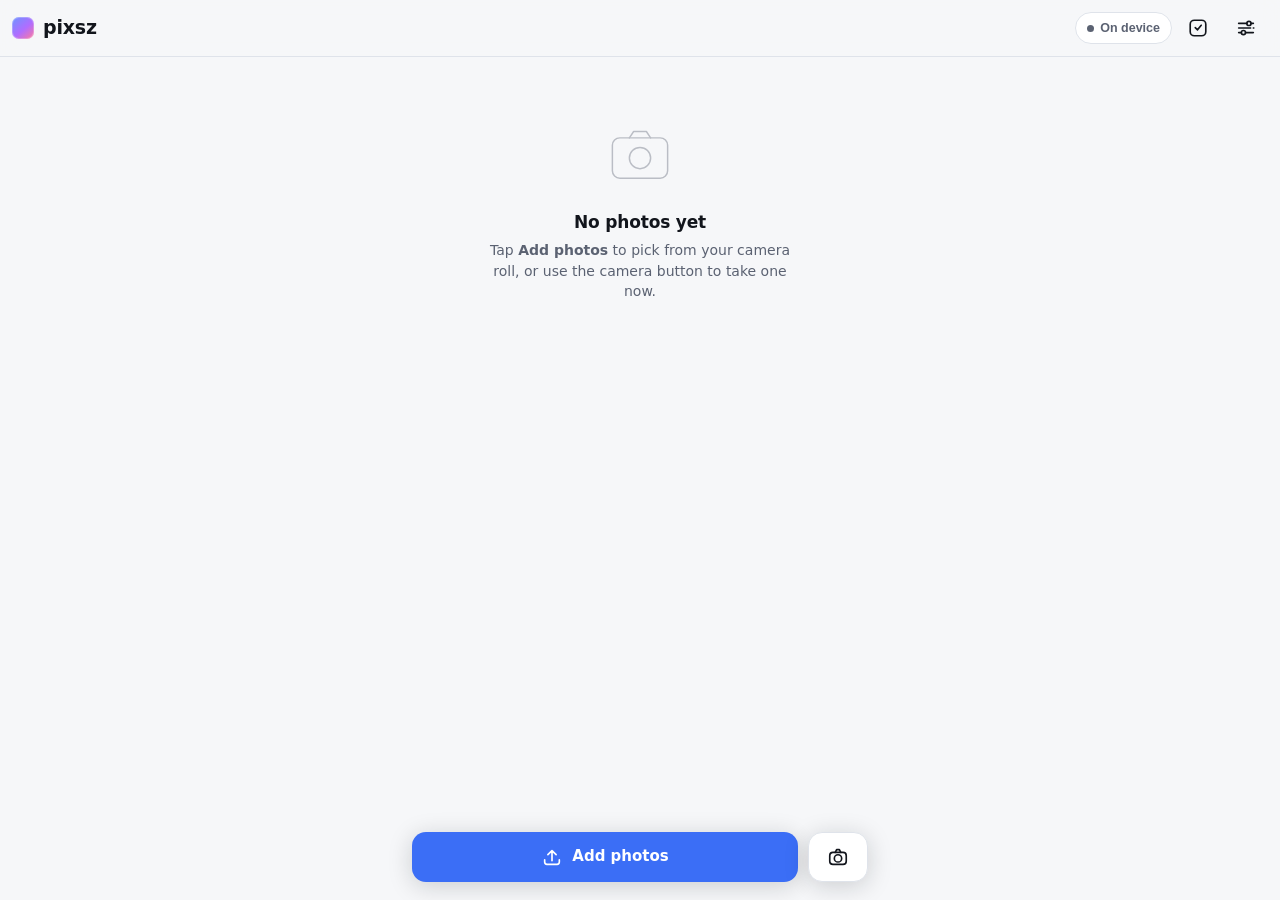
==== index.html @ 064a4ee6 "Add pixsz, a mobile-first photo upload site for GitHub Pages A static, no-build photo app that works" ====
<!DOCTYPE html>
<html lang="en">
<head>
<meta charset="utf-8">
<meta name="viewport" content="width=device-width, initial-scale=1, viewport-fit=cover">
<title>pixsz — personal photo upload</title>
<meta name="description" content="A private, mobile-first photo upload and gallery app that runs entirely in your browser.">
<meta name="theme-color" content="#0d0f14" media="(prefers-color-scheme: dark)">
<meta name="theme-color" content="#f6f7f9" media="(prefers-color-scheme: light)">
<meta name="apple-mobile-web-app-capable" content="yes">
<meta name="apple-mobile-web-app-status-bar-style" content="black-translucent">
<meta name="apple-mobile-web-app-title" content="pixsz">
<meta name="mobile-web-app-capable" content="yes">
<link rel="manifest" href="./manifest.webmanifest">
<link rel="icon" href="./assets/icon-192.png" sizes="192x192" type="image/png">
<link rel="apple-touch-icon" href="./assets/apple-touch-icon.png">
<link rel="stylesheet" href="./css/styles.css">
</head>
<body>

<header class="topbar" id="topbar">
  <div class="topbar-inner">
    <div class="brand">
      <span class="brand-mark" aria-hidden="true"></span>
      <h1>pixsz</h1>
    </div>
    <div class="topbar-actions">
      <button type="button" class="pill" id="syncPill" aria-live="polite">
        <span class="dot" id="syncDot"></span><span id="syncText">Local</span>
      </button>
      <button type="button" class="icon-btn" id="btnSelect" aria-pressed="false" title="Select photos">
        <svg viewBox="0 0 24 24" aria-hidden="true"><path d="M9 11.5 11.5 14 15.5 9"/><rect x="3.5" y="3.5" width="17" height="17" rx="4.5"/></svg>
        <span class="sr-only">Select photos</span>
      </button>
      <button type="button" class="icon-btn" id="btnSettings" title="Settings">
        <svg viewBox="0 0 24 24" aria-hidden="true"><path d="M4 7h9M17.5 7H20M4 17h3M11.5 17H20M4 12h13M20.5 12H20"/><circle cx="15.2" cy="7" r="2.3"/><circle cx="9.2" cy="17" r="2.3"/></svg>
        <span class="sr-only">Settings</span>
      </button>
    </div>
  </div>

  <div class="selbar" id="selbar" hidden>
    <button type="button" class="ghost" id="selCancel">Cancel</button>
    <span class="selcount" id="selCount">0 selected</span>
    <button type="button" class="ghost" id="selAll">All</button>
    <button type="button" class="ghost danger" id="selDelete">Delete</button>
  </div>
</header>

<main id="main">
  <section class="queue" id="queue" hidden>
    <div class="queue-head">
      <strong id="queueTitle">Processing…</strong>
      <button type="button" class="ghost small" id="queueClear">Clear</button>
    </div>
    <div class="progress"><div class="progress-bar" id="queueBar"></div></div>
    <ul class="queue-errors" id="queueErrors"></ul>
  </section>

  <section class="empty" id="empty" hidden>
    <div class="empty-art" aria-hidden="true">
      <svg viewBox="0 0 64 64"><rect x="6" y="14" width="52" height="38" rx="7"/><circle cx="32" cy="33" r="10"/><path d="M22 14l4-6h12l4 6"/></svg>
    </div>
    <h2>No photos yet</h2>
    <p>Tap <strong>Add photos</strong> to pick from your camera roll, or use the camera button to take one now.</p>
  </section>

  <div class="grid" id="grid" role="list"></div>

  <div class="grid-end" id="gridEnd" hidden></div>
</main>

<nav class="actionbar" id="actionbar">
  <label class="btn primary" for="filePick">
    <svg viewBox="0 0 24 24" aria-hidden="true"><path d="M12 16V5m0 0L7.5 9.5M12 5l4.5 4.5"/><path d="M4 15v2.5A2.5 2.5 0 0 0 6.5 20h11a2.5 2.5 0 0 0 2.5-2.5V15"/></svg>
    <span>Add photos</span>
  </label>
  <label class="btn" for="cameraPick" title="Take a photo">
    <svg viewBox="0 0 24 24" aria-hidden="true"><rect x="3" y="7" width="18" height="13" rx="3.5"/><circle cx="12" cy="13.5" r="4"/><path d="M9 7l1.5-3h3L15 7"/></svg>
    <span class="sr-only">Camera</span>
  </label>
</nav>

<input type="file" id="filePick" accept="image/*" multiple hidden>
<input type="file" id="cameraPick" accept="image/*" capture="environment" hidden>

<!-- Drag & drop overlay (desktop) -->
<div class="dropzone" id="dropzone" hidden><div>Drop photos to upload</div></div>

<!-- Lightbox -->
<div class="lightbox" id="lightbox" hidden aria-modal="true" role="dialog" aria-label="Photo viewer">
  <div class="lb-track" id="lbTrack"></div>
  <div class="lb-top">
    <button type="button" class="icon-btn light" id="lbClose" title="Close">
      <svg viewBox="0 0 24 24" aria-hidden="true"><path d="M6 6l12 12M18 6L6 18"/></svg><span class="sr-only">Close</span>
    </button>
    <span class="lb-index" id="lbIndex"></span>
    <div class="lb-top-right">
      <button type="button" class="icon-btn light" id="lbShare" title="Share">
        <svg viewBox="0 0 24 24" aria-hidden="true"><path d="M12 15V4m0 0L8.5 7.5M12 4l3.5 3.5"/><path d="M5 13v5.5A1.5 1.5 0 0 0 6.5 20h11a1.5 1.5 0 0 0 1.5-1.5V13"/></svg><span class="sr-only">Share</span>
      </button>
      <button type="button" class="icon-btn light" id="lbDownload" title="Save">
        <svg viewBox="0 0 24 24" aria-hidden="true"><path d="M12 4v11m0 0l-3.5-3.5M12 15l3.5-3.5"/><path d="M5 17v1.5A1.5 1.5 0 0 0 6.5 20h11a1.5 1.5 0 0 0 1.5-1.5V17"/></svg><span class="sr-only">Save</span>
      </button>
      <button type="button" class="icon-btn light danger" id="lbDelete" title="Delete">
        <svg viewBox="0 0 24 24" aria-hidden="true"><path d="M5 7h14M10 7V5h4v2M6.5 7l.8 12.1A1.5 1.5 0 0 0 8.8 20.5h6.4a1.5 1.5 0 0 0 1.5-1.4L17.5 7"/></svg><span class="sr-only">Delete</span>
      </button>
    </div>
  </div>
  <div class="lb-meta" id="lbMeta"></div>
</div>

<!-- Settings sheet -->
<div class="sheet-scrim" id="sheetScrim" hidden></div>
<section class="sheet" id="sheet" hidden aria-modal="true" role="dialog" aria-labelledby="sheetTitle">
  <div class="sheet-grip" aria-hidden="true"></div>
  <div class="sheet-head">
    <h2 id="sheetTitle">Settings</h2>
    <button type="button" class="icon-btn" id="sheetClose" title="Close">
      <svg viewBox="0 0 24 24" aria-hidden="true"><path d="M6 6l12 12M18 6L6 18"/></svg><span class="sr-only">Close</span>
    </button>
  </div>

  <div class="sheet-body">
    <div class="field-group">
      <h3>Image handling</h3>
      <label class="row" for="setResize">
        <span><strong>Resize before storing</strong><small>Shrinks huge phone photos. Strips EXIF/GPS metadata.</small></span>
        <input type="checkbox" id="setResize" class="switch" checked>
      </label>
      <label class="row" for="setMaxEdge">
        <span><strong>Longest edge</strong><small id="setMaxEdgeLabel">2048 px</small></span>
        <input type="range" id="setMaxEdge" min="720" max="4096" step="128" value="2048">
      </label>
      <label class="row" for="setQuality">
        <span><strong>JPEG quality</strong><small id="setQualityLabel">82%</small></span>
        <input type="range" id="setQuality" min="50" max="100" step="1" value="82">
      </label>
    </div>

    <div class="field-group">
      <h3>GitHub sync <span class="tag" id="ghTag">off</span></h3>
      <p class="help">
        Optional. Commits your photos to a GitHub repo so they survive clearing your
        browser and sync to your other devices. Without it, photos stay on this device only.
      </p>
      <label class="stack" for="ghToken">
        <span>Fine-grained access token</span>
        <input type="password" id="ghToken" autocomplete="off" autocapitalize="none" autocorrect="off" spellcheck="false" placeholder="github_pat_…">
      </label>
      <p class="help warn">
        Stored in this browser's localStorage and sent only to api.github.com.
        Use a <strong>fine-grained</strong> token limited to one repo with
        <em>Contents: Read and write</em>. Avoid this on a shared device.
      </p>
      <div class="two-up">
        <label class="stack" for="ghOwner"><span>Owner</span>
          <input type="text" id="ghOwner" autocapitalize="none" autocorrect="off" spellcheck="false" placeholder="your-username"></label>
        <label class="stack" for="ghRepo"><span>Repo</span>
          <input type="text" id="ghRepo" autocapitalize="none" autocorrect="off" spellcheck="false" placeholder="my-photos"></label>
      </div>
      <div class="two-up">
        <label class="stack" for="ghBranch"><span>Branch</span>
          <input type="text" id="ghBranch" autocapitalize="none" autocorrect="off" spellcheck="false" placeholder="main"></label>
        <label class="stack" for="ghDir"><span>Folder</span>
          <input type="text" id="ghDir" autocapitalize="none" autocorrect="off" spellcheck="false" placeholder="photos"></label>
      </div>
      <div class="btn-row">
        <button type="button" class="btn" id="ghTest">Test &amp; save</button>
        <button type="button" class="btn" id="ghPull">Load from repo</button>
        <button type="button" class="btn danger" id="ghForget">Forget token</button>
      </div>
      <p class="status" id="ghStatus" role="status"></p>
    </div>

    <div class="field-group">
      <h3>This device</h3>
      <p class="help" id="storageInfo">—</p>
      <div class="btn-row">
        <button type="button" class="btn" id="btnExport">Download all</button>
        <button type="button" class="btn danger" id="btnWipe">Delete local photos</button>
      </div>
    </div>

    <p class="footnote">
      pixsz runs entirely in your browser. <span id="verLabel"></span>
    </p>
  </div>
</section>

<div class="toast" id="toast" role="status" aria-live="polite" hidden></div>

<script type="module" src="./js/app.js"></script>
</body>
</html>
---- css/styles.css ----
/* pixsz — mobile-first photo upload
   Layout is built around thumb reach: destructive/primary actions live at the
   bottom of the screen, chrome at the top. */

:root {
  --bg: #f6f7f9;
  --bg-elev: #ffffff;
  --bg-sunken: #eceef2;
  --fg: #12151c;
  --fg-dim: #5b6272;
  --line: #dfe3ea;
  --accent: #3b6ef6;
  --accent-fg: #ffffff;
  --danger: #d63a3a;
  --ok: #1f9d55;
  --warn: #b8770b;
  --radius: 14px;
  --tap: 44px;
  --topbar-h: 56px;
  --safe-t: env(safe-area-inset-top, 0px);
  --safe-b: env(safe-area-inset-bottom, 0px);
  --safe-l: env(safe-area-inset-left, 0px);
  --safe-r: env(safe-area-inset-right, 0px);
  --shadow: 0 1px 2px rgba(16, 20, 30, .06), 0 8px 24px rgba(16, 20, 30, .08);
  color-scheme: light dark;
}

@media (prefers-color-scheme: dark) {
  :root {
    --bg: #0d0f14;
    --bg-elev: #171a21;
    --bg-sunken: #05070a;
    --fg: #eef1f6;
    --fg-dim: #949cad;
    --line: #262b35;
    --accent: #6d95ff;
    --accent-fg: #07101f;
    --danger: #ff6b6b;
    --ok: #4ad07f;
    --warn: #e2a53a;
    --shadow: 0 1px 2px rgba(0, 0, 0, .5), 0 8px 24px rgba(0, 0, 0, .45);
  }
}

* { box-sizing: border-box; }

/* Several components set an explicit `display`, which would otherwise beat the
   UA's `[hidden] { display: none }` rule and leave invisible panels swallowing
   taps across the whole screen. */
[hidden] { display: none !important; }

html, body {
  margin: 0;
  padding: 0;
  background: var(--bg);
  color: var(--fg);
}

body {
  font: 15px/1.45 -apple-system, BlinkMacSystemFont, "Segoe UI", Roboto, "Helvetica Neue", system-ui, sans-serif;
  min-height: 100svh;
  /* Chrome shouldn't rubber-band away from the sticky bars. */
  overscroll-behavior-y: none;
  -webkit-text-size-adjust: 100%;
  -webkit-tap-highlight-color: transparent;
}

body.no-scroll { overflow: hidden; }

h1, h2, h3 { margin: 0; font-weight: 650; letter-spacing: -0.01em; }

svg {
  width: 22px;
  height: 22px;
  fill: none;
  stroke: currentColor;
  stroke-width: 1.8;
  stroke-linecap: round;
  stroke-linejoin: round;
}

.sr-only {
  position: absolute;
  width: 1px; height: 1px;
  padding: 0; margin: -1px;
  overflow: hidden;
  clip: rect(0 0 0 0);
  white-space: nowrap;
  border: 0;
}

/* ---------- top bar ---------- */

.topbar {
  position: sticky;
  top: 0;
  z-index: 30;
  padding-top: var(--safe-t);
  background: color-mix(in srgb, var(--bg) 86%, transparent);
  backdrop-filter: saturate(160%) blur(14px);
  -webkit-backdrop-filter: saturate(160%) blur(14px);
  border-bottom: 1px solid var(--line);
}

.topbar-inner {
  height: var(--topbar-h);
  display: flex;
  align-items: center;
  gap: 8px;
  padding: 0 calc(12px + var(--safe-r)) 0 calc(12px + var(--safe-l));
}

.brand { display: flex; align-items: center; gap: 9px; margin-right: auto; min-width: 0; }
.brand h1 { font-size: 19px; }

.brand-mark {
  width: 22px; height: 22px;
  border-radius: 7px;
  background: linear-gradient(140deg, #6d95ff, #b06dff 55%, #ff7a9c);
  box-shadow: inset 0 0 0 1px rgba(255, 255, 255, .25);
  flex: none;
}

.topbar-actions { display: flex; align-items: center; gap: 4px; }

.icon-btn {
  min-width: var(--tap);
  height: var(--tap);
  display: inline-grid;
  place-items: center;
  border: 0;
  border-radius: 12px;
  background: transparent;
  color: var(--fg);
  cursor: pointer;
  touch-action: manipulation;
}

.icon-btn:active { background: var(--bg-sunken); }
.icon-btn[aria-pressed="true"] { background: var(--accent); color: var(--accent-fg); }
.icon-btn.light { color: #fff; }
.icon-btn.danger { color: var(--danger); }

.pill {
  display: inline-flex;
  align-items: center;
  gap: 6px;
  height: 32px;
  padding: 0 11px;
  border: 1px solid var(--line);
  border-radius: 999px;
  background: var(--bg-elev);
  color: var(--fg-dim);
  font-size: 12.5px;
  font-weight: 600;
  cursor: pointer;
  touch-action: manipulation;
  white-space: nowrap;
}

.dot {
  width: 7px; height: 7px;
  border-radius: 50%;
  background: var(--fg-dim);
  flex: none;
}

.pill[data-state="ok"] .dot { background: var(--ok); }
.pill[data-state="busy"] .dot { background: var(--warn); animation: pulse 1.1s ease-in-out infinite; }
.pill[data-state="err"] .dot { background: var(--danger); }

@keyframes pulse { 50% { opacity: .25; } }

/* selection bar replaces the action bar contextually */
.selbar {
  display: flex;
  align-items: center;
  gap: 10px;
  height: 46px;
  padding: 0 calc(10px + var(--safe-r)) 0 calc(10px + var(--safe-l));
  border-top: 1px solid var(--line);
}

.selcount { margin-right: auto; font-weight: 600; font-size: 14px; }

.ghost {
  border: 0;
  background: transparent;
  color: var(--accent);
  font: inherit;
  font-weight: 600;
  padding: 10px 8px;
  min-height: var(--tap);
  border-radius: 10px;
  cursor: pointer;
  touch-action: manipulation;
}

.ghost.small { min-height: 34px; padding: 4px 8px; font-size: 13px; }
.ghost.danger { color: var(--danger); }
.ghost:disabled { opacity: .4; }

/* ---------- main ---------- */

main {
  padding: 10px calc(10px + var(--safe-r)) calc(96px + var(--safe-b)) calc(10px + var(--safe-l));
}

.grid {
  display: grid;
  grid-template-columns: repeat(3, 1fr);
  gap: 3px;
}

@media (min-width: 520px) { .grid { grid-template-columns: repeat(4, 1fr); gap: 6px; } }
@media (min-width: 760px) { .grid { grid-template-columns: repeat(5, 1fr); gap: 8px; } }
@media (min-width: 1100px) { .grid { grid-template-columns: repeat(7, 1fr); } }

.cell {
  position: relative;
  aspect-ratio: 1;
  border: 0;
  padding: 0;
  margin: 0;
  border-radius: 8px;
  overflow: hidden;
  background: var(--bg-sunken);
  cursor: pointer;
  touch-action: manipulation;
  -webkit-user-select: none;
  user-select: none;
}

.cell img {
  width: 100%;
  height: 100%;
  object-fit: cover;
  display: block;
  opacity: 0;
  transition: opacity .22s ease;
  -webkit-user-drag: none;
  pointer-events: none;
}

.cell img.ready { opacity: 1; }

/* The badge is a sync indicator, so it stays out of the way entirely when
   there's no sync to report — i.e. local-only photos, which is every photo
   until GitHub is configured. */
.cell .badge {
  position: absolute;
  right: 4px;
  bottom: 4px;
  width: 16px; height: 16px;
  border-radius: 50%;
  display: none;
  place-items: center;
  background: rgba(0, 0, 0, .5);
  color: #fff;
  box-shadow: 0 0 0 1px rgba(0, 0, 0, .12);
}

.cell .badge svg { width: 11px; height: 11px; stroke-width: 2.6; display: none; }

.cell[data-status="synced"] .badge,
.cell[data-status="queued"] .badge,
.cell[data-status="uploading"] .badge,
.cell[data-status="error"] .badge { display: grid; }

.cell[data-status="synced"] .g-check,
.cell[data-status="queued"] .g-up,
.cell[data-status="uploading"] .g-up,
.cell[data-status="error"] .g-warn { display: block; }

.cell[data-status="queued"] .badge { background: rgba(0, 0, 0, .38); }
.cell[data-status="uploading"] .badge { background: var(--warn); color: #1b1300; animation: pulse 1.1s ease-in-out infinite; }
.cell[data-status="error"] .badge { background: var(--danger); color: #fff; }

.cell .check {
  position: absolute;
  inset: 0;
  background: rgba(59, 110, 246, .32);
  display: none;
  place-items: start end;
  padding: 5px;
}

.cell .check span {
  width: 20px; height: 20px;
  border-radius: 50%;
  background: var(--accent);
  color: var(--accent-fg);
  display: grid;
  place-items: center;
  box-shadow: 0 0 0 2px rgba(255, 255, 255, .8);
}

.cell .check span svg { width: 13px; height: 13px; stroke-width: 3; }

body.selecting .cell .check { display: grid; background: transparent; }
body.selecting .cell .check span { background: transparent; box-shadow: inset 0 0 0 2px rgba(255, 255, 255, .9); color: transparent; }
body.selecting .cell[aria-selected="true"] .check { background: rgba(59, 110, 246, .32); }
body.selecting .cell[aria-selected="true"] .check span { background: var(--accent); color: var(--accent-fg); box-shadow: 0 0 0 2px rgba(255, 255, 255, .8); }
body.selecting .cell[aria-selected="true"] img { transform: scale(.9); transition: transform .12s ease; }

/* ---------- queue ---------- */

.queue {
  background: var(--bg-elev);
  border: 1px solid var(--line);
  border-radius: var(--radius);
  padding: 12px 13px;
  margin-bottom: 12px;
  box-shadow: var(--shadow);
}

.queue-head { display: flex; align-items: center; gap: 8px; }
.queue-head strong { margin-right: auto; font-size: 14px; }

.progress {
  height: 5px;
  border-radius: 999px;
  background: var(--bg-sunken);
  overflow: hidden;
  margin-top: 9px;
}

.progress-bar {
  height: 100%;
  width: 0;
  border-radius: 999px;
  background: var(--accent);
  transition: width .25s ease;
}

.queue-errors {
  list-style: none;
  margin: 9px 0 0;
  padding: 0;
  font-size: 12.5px;
  color: var(--danger);
  display: grid;
  gap: 4px;
}

.queue-errors:empty { display: none; }
.queue-errors li { overflow-wrap: anywhere; }

/* ---------- empty state ---------- */

.empty { text-align: center; padding: 56px 22px; color: var(--fg-dim); }
.empty h2 { font-size: 17px; color: var(--fg); margin-bottom: 6px; }
.empty p { margin: 0; font-size: 14px; max-width: 34ch; margin-inline: auto; }
.empty-art svg { width: 68px; height: 68px; stroke-width: 1.4; opacity: .38; margin-bottom: 12px; }

.grid-end { text-align: center; color: var(--fg-dim); font-size: 12.5px; padding: 18px 0 4px; }

/* ---------- bottom action bar ---------- */

.actionbar {
  position: fixed;
  left: 0; right: 0; bottom: 0;
  z-index: 25;
  display: flex;
  gap: 10px;
  padding: 10px calc(12px + var(--safe-r)) calc(10px + var(--safe-b)) calc(12px + var(--safe-l));
  background: linear-gradient(to top, var(--bg) 62%, transparent);
}

body.selecting .actionbar { display: none; }

/* On a phone the bar spans the screen so the primary action is a thumb-wide
   target. On a desktop that reads as a banner, so cap and centre it. */
@media (min-width: 720px) {
  .actionbar {
    max-width: 480px;
    margin: 0 auto;
    padding-bottom: 18px;
    background: none;
  }
  .actionbar .btn { box-shadow: 0 4px 24px rgba(16, 20, 30, .18); }
}

.btn {
  flex: none;
  min-height: 50px;
  padding: 0 18px;
  display: inline-flex;
  align-items: center;
  justify-content: center;
  gap: 9px;
  border: 1px solid var(--line);
  border-radius: var(--radius);
  background: var(--bg-elev);
  color: var(--fg);
  font: inherit;
  font-weight: 600;
  cursor: pointer;
  touch-action: manipulation;
  box-shadow: var(--shadow);
  -webkit-user-select: none;
  user-select: none;
}

.btn:active { transform: translateY(1px); }
.btn.primary { flex: 1; background: var(--accent); color: var(--accent-fg); border-color: transparent; }
.btn.danger { color: var(--danger); }
.btn:disabled { opacity: .5; cursor: default; }

/* ---------- dropzone ---------- */

.dropzone {
  position: fixed;
  inset: 0;
  z-index: 60;
  display: grid;
  place-items: center;
  background: color-mix(in srgb, var(--bg) 80%, transparent);
  backdrop-filter: blur(3px);
}

.dropzone div {
  border: 2px dashed var(--accent);
  border-radius: 20px;
  padding: 40px 54px;
  font-weight: 650;
  color: var(--accent);
}

/* ---------- lightbox ---------- */

.lightbox {
  position: fixed;
  inset: 0;
  z-index: 70;
  background: #000;
  overflow: hidden;
  touch-action: none;
}

.lb-track {
  display: flex;
  height: 100%;
  will-change: transform;
}

.lb-slide {
  flex: 0 0 100%;
  height: 100%;
  display: grid;
  place-items: center;
  padding: calc(58px + var(--safe-t)) 0 calc(58px + var(--safe-b));
}

.lb-slide img {
  max-width: 100%;
  max-height: 100%;
  object-fit: contain;
  display: block;
  -webkit-user-select: none;
  user-select: none;
  -webkit-touch-callout: none;
  /* Without this the browser starts a native image drag, which cancels the
     pointer stream mid-swipe and strands the track. */
  -webkit-user-drag: none;
  pointer-events: none;
}

.lb-slide .spinner {
  width: 26px; height: 26px;
  border-radius: 50%;
  border: 2.5px solid rgba(255, 255, 255, .25);
  border-top-color: #fff;
  animation: spin .8s linear infinite;
}

@keyframes spin { to { transform: rotate(360deg); } }

.lb-top {
  position: absolute;
  top: 0; left: 0; right: 0;
  padding: calc(var(--safe-t) + 4px) calc(6px + var(--safe-r)) 4px calc(6px + var(--safe-l));
  display: flex;
  align-items: center;
  gap: 6px;
  background: linear-gradient(to bottom, rgba(0, 0, 0, .62), transparent);
  color: #fff;
}

.lb-top-right { margin-left: auto; display: flex; gap: 2px; }
.lb-index { font-size: 13px; font-weight: 600; opacity: .85; margin-left: 4px; }

.lb-meta {
  position: absolute;
  left: 0; right: 0; bottom: 0;
  padding: 14px calc(14px + var(--safe-r)) calc(12px + var(--safe-b)) calc(14px + var(--safe-l));
  color: rgba(255, 255, 255, .82);
  font-size: 12.5px;
  text-align: center;
  background: linear-gradient(to top, rgba(0, 0, 0, .62), transparent);
  pointer-events: none;
}

/* ---------- settings sheet ---------- */

.sheet-scrim {
  position: fixed;
  inset: 0;
  z-index: 80;
  background: rgba(0, 0, 0, .45);
}

.sheet {
  position: fixed;
  z-index: 81;
  left: 0; right: 0; bottom: 0;
  max-height: 88svh;
  display: flex;
  flex-direction: column;
  background: var(--bg-elev);
  border-radius: 20px 20px 0 0;
  box-shadow: 0 -8px 40px rgba(0, 0, 0, .35);
  animation: sheet-in .24s cubic-bezier(.22, 1, .36, 1);
}

@keyframes sheet-in { from { transform: translateY(100%); } }

@media (min-width: 720px) {
  .sheet {
    left: 50%;
    right: auto;
    bottom: auto;
    top: 50%;
    width: 560px;
    transform: translate(-50%, -50%);
    border-radius: 18px;
    max-height: 84svh;
    animation: none;
  }
}

.sheet-grip {
  width: 38px; height: 4px;
  border-radius: 999px;
  background: var(--line);
  margin: 8px auto 0;
}

@media (min-width: 720px) { .sheet-grip { display: none; } }

.sheet-head {
  display: flex;
  align-items: center;
  padding: 10px 10px 6px 18px;
}

.sheet-head h2 { font-size: 18px; margin-right: auto; }

.sheet-body {
  overflow-y: auto;
  -webkit-overflow-scrolling: touch;
  padding: 4px 18px calc(24px + var(--safe-b));
}

.field-group {
  padding: 16px 0;
  border-top: 1px solid var(--line);
}

.field-group:first-child { border-top: 0; padding-top: 4px; }
.field-group h3 { font-size: 13px; text-transform: uppercase; letter-spacing: .06em; color: var(--fg-dim); margin-bottom: 10px; }

.tag {
  display: inline-block;
  margin-left: 6px;
  padding: 1px 7px;
  border-radius: 999px;
  background: var(--bg-sunken);
  color: var(--fg-dim);
  font-size: 11px;
  letter-spacing: 0;
  text-transform: none;
}

.tag[data-on="1"] { background: color-mix(in srgb, var(--ok) 22%, transparent); color: var(--ok); }

.row {
  display: flex;
  align-items: center;
  gap: 14px;
  padding: 9px 0;
  min-height: var(--tap);
}

.row > span { flex: 1; display: flex; flex-direction: column; gap: 2px; }
.row small, .help { color: var(--fg-dim); font-size: 12.5px; }
.help { margin: 0 0 10px; line-height: 1.5; }
.help.warn { color: var(--warn); }

.stack { display: flex; flex-direction: column; gap: 5px; margin-bottom: 10px; }
.stack > span { font-size: 12.5px; font-weight: 600; color: var(--fg-dim); }
.two-up { display: grid; grid-template-columns: 1fr 1fr; gap: 10px; }

input[type="text"], input[type="password"] {
  width: 100%;
  min-height: var(--tap);
  padding: 10px 12px;
  border: 1px solid var(--line);
  border-radius: 11px;
  background: var(--bg);
  color: var(--fg);
  /* 16px keeps iOS Safari from zooming the viewport on focus. */
  font: 16px/1.3 inherit;
}

input[type="text"]:focus, input[type="password"]:focus {
  outline: 2px solid var(--accent);
  outline-offset: -1px;
}

input[type="range"] { flex: 0 0 140px; accent-color: var(--accent); height: var(--tap); }
.switch { width: 46px; height: 28px; accent-color: var(--accent); flex: none; }

.btn-row { display: flex; flex-wrap: wrap; gap: 8px; margin-top: 12px; }
.btn-row .btn { flex: 1 1 auto; min-height: var(--tap); font-size: 14px; }

.status { min-height: 18px; margin: 10px 0 0; font-size: 12.5px; color: var(--fg-dim); overflow-wrap: anywhere; }
.status[data-kind="ok"] { color: var(--ok); }
.status[data-kind="err"] { color: var(--danger); }

.footnote { color: var(--fg-dim); font-size: 12px; text-align: center; margin: 18px 0 0; }

/* ---------- toast ---------- */

.toast {
  position: fixed;
  z-index: 90;
  left: 50%;
  bottom: calc(84px + var(--safe-b));
  transform: translateX(-50%);
  max-width: min(92vw, 420px);
  padding: 11px 16px;
  border-radius: 12px;
  background: #12151c;
  color: #fff;
  font-size: 13.5px;
  font-weight: 500;
  text-align: center;
  box-shadow: 0 8px 30px rgba(0, 0, 0, .4);
  animation: toast-in .2s ease;
}

@media (prefers-color-scheme: dark) { .toast { background: #2a303c; } }
@keyframes toast-in { from { opacity: 0; transform: translate(-50%, 10px); } }

@media (prefers-reduced-motion: reduce) {
  *, *::before, *::after { animation-duration: .001ms !important; transition-duration: .001ms !important; }
}
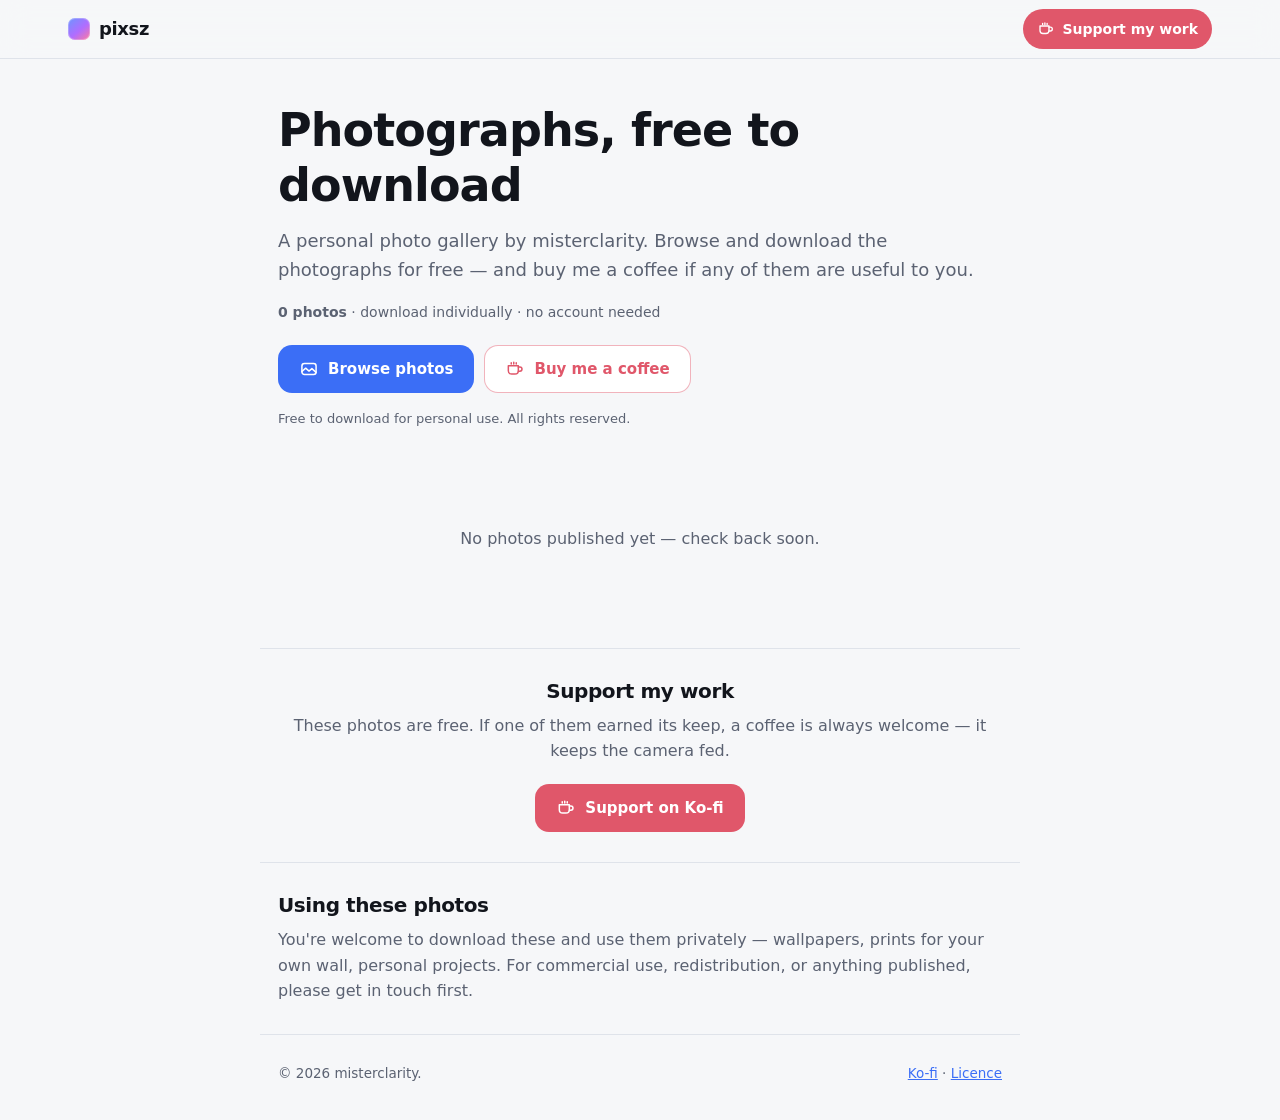
==== commit 0d65c67a: "Single downloads only, plus copy friction and crawler opt-outs Removes the bulk download from the pu" ====
--- a/index.html
+++ b/index.html
@@ -3,193 +3,144 @@
 <head>
 <meta charset="utf-8">
 <meta name="viewport" content="width=device-width, initial-scale=1, viewport-fit=cover">
-<title>pixsz — personal photo upload</title>
-<meta name="description" content="A private, mobile-first photo upload and gallery app that runs entirely in your browser.">
+
+<title>pixsz — photography by misterclarity</title>
+<meta name="description" content="A personal photo gallery by misterclarity. Browse and download the photographs for free — and buy me a coffee if any of them are useful to you.">
+<meta name="keywords" content="photography, free photos, download photos, photo gallery, misterclarity">
+<meta name="author" content="misterclarity">
+<link rel="canonical" href="https://misterclarity.github.io/pixsz/">
+<meta name="robots" content="index, follow, max-image-preview:large, max-snippet:-1, noai, noimageai">
+
+<meta property="og:type" content="website">
+<meta property="og:site_name" content="pixsz">
+<meta property="og:title" content="pixsz — photography by misterclarity">
+<meta property="og:description" content="A personal photo gallery by misterclarity. Browse and download the photographs for free — and buy me a coffee if any of them are useful to you.">
+<meta property="og:url" content="https://misterclarity.github.io/pixsz/">
+<meta property="og:image" content="https://misterclarity.github.io/pixsz/assets/icon-512.png">
+<meta property="og:locale" content="en">
+<meta name="twitter:card" content="summary_large_image">
+<meta name="twitter:title" content="pixsz — photography by misterclarity">
+<meta name="twitter:description" content="A personal photo gallery by misterclarity. Browse and download the photographs for free — and buy me a coffee if any of them are useful to you.">
+<meta name="twitter:image" content="https://misterclarity.github.io/pixsz/assets/icon-512.png">
+
 <meta name="theme-color" content="#0d0f14" media="(prefers-color-scheme: dark)">
 <meta name="theme-color" content="#f6f7f9" media="(prefers-color-scheme: light)">
-<meta name="apple-mobile-web-app-capable" content="yes">
-<meta name="apple-mobile-web-app-status-bar-style" content="black-translucent">
-<meta name="apple-mobile-web-app-title" content="pixsz">
-<meta name="mobile-web-app-capable" content="yes">
-<link rel="manifest" href="./manifest.webmanifest">
 <link rel="icon" href="./assets/icon-192.png" sizes="192x192" type="image/png">
 <link rel="apple-touch-icon" href="./assets/apple-touch-icon.png">
-<link rel="stylesheet" href="./css/styles.css">
+<link rel="stylesheet" href="./css/gallery.css">
+
+<script type="application/ld+json">
+{
+  "@context": "https://schema.org",
+  "@type": "ImageGallery",
+  "name": "pixsz — photography by misterclarity",
+  "description": "A personal photo gallery by misterclarity. Browse and download the photographs for free — and buy me a coffee if any of them are useful to you.",
+  "url": "https://misterclarity.github.io/pixsz/",
+  "inLanguage": "en",
+  "author": {
+    "@type": "Person",
+    "name": "misterclarity",
+    "url": "https://github.com/misterclarity"
+  }
+}
+</script>
 </head>
 <body>
 
-<header class="topbar" id="topbar">
-  <div class="topbar-inner">
+<a class="skip" href="#gallery">Skip to photos</a>
+
+<header class="masthead">
+  <div class="wrap">
     <div class="brand">
       <span class="brand-mark" aria-hidden="true"></span>
-      <h1>pixsz</h1>
+      <span class="brand-name">pixsz</span>
     </div>
-    <div class="topbar-actions">
-      <button type="button" class="pill" id="syncPill" aria-live="polite">
-        <span class="dot" id="syncDot"></span><span id="syncText">Local</span>
-      </button>
-      <button type="button" class="icon-btn" id="btnSelect" aria-pressed="false" title="Select photos">
-        <svg viewBox="0 0 24 24" aria-hidden="true"><path d="M9 11.5 11.5 14 15.5 9"/><rect x="3.5" y="3.5" width="17" height="17" rx="4.5"/></svg>
-        <span class="sr-only">Select photos</span>
-      </button>
-      <button type="button" class="icon-btn" id="btnSettings" title="Settings">
-        <svg viewBox="0 0 24 24" aria-hidden="true"><path d="M4 7h9M17.5 7H20M4 17h3M11.5 17H20M4 12h13M20.5 12H20"/><circle cx="15.2" cy="7" r="2.3"/><circle cx="9.2" cy="17" r="2.3"/></svg>
-        <span class="sr-only">Settings</span>
-      </button>
-    </div>
-  </div>
-
-  <div class="selbar" id="selbar" hidden>
-    <button type="button" class="ghost" id="selCancel">Cancel</button>
-    <span class="selcount" id="selCount">0 selected</span>
-    <button type="button" class="ghost" id="selAll">All</button>
-    <button type="button" class="ghost danger" id="selDelete">Delete</button>
+    <!--KOFI-->
+    <a class="kofi-btn" href="https://ko-fi.com/misterclarity" target="_blank" rel="noopener noreferrer">
+      <svg viewBox="0 0 24 24" aria-hidden="true"><path d="M4 8h12v6a4 4 0 0 1-4 4H8a4 4 0 0 1-4-4V8Z"/><path d="M16 9.5h1.8a2.6 2.6 0 0 1 0 5.2H16"/><path d="M7.5 4.5v1.6M10.5 4v2.1M13.5 4.5v1.6"/></svg>
+      <span>Support my work</span>
+    </a>
+    <!--/KOFI-->
   </div>
 </header>
 
-<main id="main">
-  <section class="queue" id="queue" hidden>
-    <div class="queue-head">
-      <strong id="queueTitle">Processing…</strong>
-      <button type="button" class="ghost small" id="queueClear">Clear</button>
+<main>
+  <section class="intro wrap">
+    <h1>Photographs, free to download</h1>
+    <p class="lede">A personal photo gallery by misterclarity. Browse and download the photographs for free — and buy me a coffee if any of them are useful to you.</p>
+    <p class="counts"><strong>0 photos</strong> · download individually · no account needed</p>
+    <div class="intro-actions">
+      <a class="btn primary" href="#gallery">
+        <svg viewBox="0 0 24 24" aria-hidden="true"><rect x="3.5" y="5.5" width="17" height="13" rx="3"/><path d="M3.5 15l4.5-4 4 3.5 3.5-3 5 4.5"/></svg>
+        <span>Browse photos</span>
+      </a>
+      <!--KOFI-->
+      <a class="btn kofi-cta" href="https://ko-fi.com/misterclarity" target="_blank" rel="noopener noreferrer">
+        <svg viewBox="0 0 24 24" aria-hidden="true"><path d="M4 8h12v6a4 4 0 0 1-4 4H8a4 4 0 0 1-4-4V8Z"/><path d="M16 9.5h1.8a2.6 2.6 0 0 1 0 5.2H16"/><path d="M7.5 4.5v1.6M10.5 4v2.1M13.5 4.5v1.6"/></svg>
+        <span>Buy me a coffee</span>
+      </a>
+      <!--/KOFI-->
     </div>
-    <div class="progress"><div class="progress-bar" id="queueBar"></div></div>
-    <ul class="queue-errors" id="queueErrors"></ul>
+    <p class="licence-line">Free to download for personal use. All rights reserved.</p>
   </section>
 
-  <section class="empty" id="empty" hidden>
-    <div class="empty-art" aria-hidden="true">
-      <svg viewBox="0 0 64 64"><rect x="6" y="14" width="52" height="38" rx="7"/><circle cx="32" cy="33" r="10"/><path d="M22 14l4-6h12l4 6"/></svg>
-    </div>
-    <h2>No photos yet</h2>
-    <p>Tap <strong>Add photos</strong> to pick from your camera roll, or use the camera button to take one now.</p>
+  <section class="gallery wrap" id="gallery" aria-label="Photographs">
+<p class="gallery-empty">No photos published yet — check back soon.</p>
   </section>
 
-  <div class="grid" id="grid" role="list"></div>
+  <!--KOFI-->
+  <aside class="support wrap">
+    <h2>Support my work</h2>
+    <p>These photos are free. If one of them earned its keep, a coffee is always welcome — it keeps the camera fed.</p>
+    <a class="btn primary" href="https://ko-fi.com/misterclarity" target="_blank" rel="noopener noreferrer">
+      <svg viewBox="0 0 24 24" aria-hidden="true"><path d="M4 8h12v6a4 4 0 0 1-4 4H8a4 4 0 0 1-4-4V8Z"/><path d="M16 9.5h1.8a2.6 2.6 0 0 1 0 5.2H16"/><path d="M7.5 4.5v1.6M10.5 4v2.1M13.5 4.5v1.6"/></svg>
+      <span>Support on Ko-fi</span>
+    </a>
+  </aside>
+  <!--/KOFI-->
 
-  <div class="grid-end" id="gridEnd" hidden></div>
+  <section class="licence wrap" id="licence">
+    <h2>Using these photos</h2>
+    <p>You're welcome to download these and use them privately — wallpapers, prints for your own wall, personal projects. For commercial use, redistribution, or anything published, please get in touch first.</p>
+  </section>
 </main>
 
-<nav class="actionbar" id="actionbar">
-  <label class="btn primary" for="filePick">
-    <svg viewBox="0 0 24 24" aria-hidden="true"><path d="M12 16V5m0 0L7.5 9.5M12 5l4.5 4.5"/><path d="M4 15v2.5A2.5 2.5 0 0 0 6.5 20h11a2.5 2.5 0 0 0 2.5-2.5V15"/></svg>
-    <span>Add photos</span>
-  </label>
-  <label class="btn" for="cameraPick" title="Take a photo">
-    <svg viewBox="0 0 24 24" aria-hidden="true"><rect x="3" y="7" width="18" height="13" rx="3.5"/><circle cx="12" cy="13.5" r="4"/><path d="M9 7l1.5-3h3L15 7"/></svg>
-    <span class="sr-only">Camera</span>
-  </label>
-</nav>
+<footer class="foot wrap">
+  <p>© 2026 misterclarity.</p>
+  <p class="foot-links">
+    <!--KOFI--><a href="https://ko-fi.com/misterclarity" target="_blank" rel="noopener noreferrer">Ko-fi</a> · <!--/KOFI-->
+    <a href="#licence">Licence</a>
+  </p>
+</footer>
 
-<input type="file" id="filePick" accept="image/*" multiple hidden>
-<input type="file" id="cameraPick" accept="image/*" capture="environment" hidden>
-
-<!-- Drag & drop overlay (desktop) -->
-<div class="dropzone" id="dropzone" hidden><div>Drop photos to upload</div></div>
-
-<!-- Lightbox -->
-<div class="lightbox" id="lightbox" hidden aria-modal="true" role="dialog" aria-label="Photo viewer">
-  <div class="lb-track" id="lbTrack"></div>
-  <div class="lb-top">
-    <button type="button" class="icon-btn light" id="lbClose" title="Close">
-      <svg viewBox="0 0 24 24" aria-hidden="true"><path d="M6 6l12 12M18 6L6 18"/></svg><span class="sr-only">Close</span>
+<!-- Viewer -->
+<div class="viewer" id="viewer" hidden role="dialog" aria-modal="true" aria-label="Photo viewer">
+  <figure class="viewer-stage">
+    <img id="viewerImg" alt="">
+  </figure>
+  <div class="viewer-bar viewer-top">
+    <button type="button" class="vbtn" id="viewerClose" aria-label="Close viewer">
+      <svg viewBox="0 0 24 24" aria-hidden="true"><path d="M6 6l12 12M18 6L6 18"/></svg>
     </button>
-    <span class="lb-index" id="lbIndex"></span>
-    <div class="lb-top-right">
-      <button type="button" class="icon-btn light" id="lbShare" title="Share">
-        <svg viewBox="0 0 24 24" aria-hidden="true"><path d="M12 15V4m0 0L8.5 7.5M12 4l3.5 3.5"/><path d="M5 13v5.5A1.5 1.5 0 0 0 6.5 20h11a1.5 1.5 0 0 0 1.5-1.5V13"/></svg><span class="sr-only">Share</span>
-      </button>
-      <button type="button" class="icon-btn light" id="lbDownload" title="Save">
-        <svg viewBox="0 0 24 24" aria-hidden="true"><path d="M12 4v11m0 0l-3.5-3.5M12 15l3.5-3.5"/><path d="M5 17v1.5A1.5 1.5 0 0 0 6.5 20h11a1.5 1.5 0 0 0 1.5-1.5V17"/></svg><span class="sr-only">Save</span>
-      </button>
-      <button type="button" class="icon-btn light danger" id="lbDelete" title="Delete">
-        <svg viewBox="0 0 24 24" aria-hidden="true"><path d="M5 7h14M10 7V5h4v2M6.5 7l.8 12.1A1.5 1.5 0 0 0 8.8 20.5h6.4a1.5 1.5 0 0 0 1.5-1.4L17.5 7"/></svg><span class="sr-only">Delete</span>
-      </button>
-    </div>
+    <span class="viewer-count" id="viewerCount"></span>
+    <a class="vbtn" id="viewerDownload" download aria-label="Download this photo">
+      <svg viewBox="0 0 24 24" aria-hidden="true"><path d="M12 4v11m0 0-3.5-3.5M12 15l3.5-3.5"/><path d="M5 17v1.5A1.5 1.5 0 0 0 6.5 20h11a1.5 1.5 0 0 0 1.5-1.5V17"/></svg>
+    </a>
   </div>
-  <div class="lb-meta" id="lbMeta"></div>
+  <button type="button" class="vnav prev" id="viewerPrev" aria-label="Previous photo">
+    <svg viewBox="0 0 24 24" aria-hidden="true"><path d="M15 5 8 12l7 7"/></svg>
+  </button>
+  <button type="button" class="vnav next" id="viewerNext" aria-label="Next photo">
+    <svg viewBox="0 0 24 24" aria-hidden="true"><path d="M9 5l7 7-7 7"/></svg>
+  </button>
+  <div class="viewer-bar viewer-bottom">
+    <p id="viewerCaption"></p>
+  </div>
 </div>
-
-<!-- Settings sheet -->
-<div class="sheet-scrim" id="sheetScrim" hidden></div>
-<section class="sheet" id="sheet" hidden aria-modal="true" role="dialog" aria-labelledby="sheetTitle">
-  <div class="sheet-grip" aria-hidden="true"></div>
-  <div class="sheet-head">
-    <h2 id="sheetTitle">Settings</h2>
-    <button type="button" class="icon-btn" id="sheetClose" title="Close">
-      <svg viewBox="0 0 24 24" aria-hidden="true"><path d="M6 6l12 12M18 6L6 18"/></svg><span class="sr-only">Close</span>
-    </button>
-  </div>
-
-  <div class="sheet-body">
-    <div class="field-group">
-      <h3>Image handling</h3>
-      <label class="row" for="setResize">
-        <span><strong>Resize before storing</strong><small>Shrinks huge phone photos. Strips EXIF/GPS metadata.</small></span>
-        <input type="checkbox" id="setResize" class="switch" checked>
-      </label>
-      <label class="row" for="setMaxEdge">
-        <span><strong>Longest edge</strong><small id="setMaxEdgeLabel">2048 px</small></span>
-        <input type="range" id="setMaxEdge" min="720" max="4096" step="128" value="2048">
-      </label>
-      <label class="row" for="setQuality">
-        <span><strong>JPEG quality</strong><small id="setQualityLabel">82%</small></span>
-        <input type="range" id="setQuality" min="50" max="100" step="1" value="82">
-      </label>
-    </div>
-
-    <div class="field-group">
-      <h3>GitHub sync <span class="tag" id="ghTag">off</span></h3>
-      <p class="help">
-        Optional. Commits your photos to a GitHub repo so they survive clearing your
-        browser and sync to your other devices. Without it, photos stay on this device only.
-      </p>
-      <label class="stack" for="ghToken">
-        <span>Fine-grained access token</span>
-        <input type="password" id="ghToken" autocomplete="off" autocapitalize="none" autocorrect="off" spellcheck="false" placeholder="github_pat_…">
-      </label>
-      <p class="help warn">
-        Stored in this browser's localStorage and sent only to api.github.com.
-        Use a <strong>fine-grained</strong> token limited to one repo with
-        <em>Contents: Read and write</em>. Avoid this on a shared device.
-      </p>
-      <div class="two-up">
-        <label class="stack" for="ghOwner"><span>Owner</span>
-          <input type="text" id="ghOwner" autocapitalize="none" autocorrect="off" spellcheck="false" placeholder="your-username"></label>
-        <label class="stack" for="ghRepo"><span>Repo</span>
-          <input type="text" id="ghRepo" autocapitalize="none" autocorrect="off" spellcheck="false" placeholder="my-photos"></label>
-      </div>
-      <div class="two-up">
-        <label class="stack" for="ghBranch"><span>Branch</span>
-          <input type="text" id="ghBranch" autocapitalize="none" autocorrect="off" spellcheck="false" placeholder="main"></label>
-        <label class="stack" for="ghDir"><span>Folder</span>
-          <input type="text" id="ghDir" autocapitalize="none" autocorrect="off" spellcheck="false" placeholder="photos"></label>
-      </div>
-      <div class="btn-row">
-        <button type="button" class="btn" id="ghTest">Test &amp; save</button>
-        <button type="button" class="btn" id="ghPull">Load from repo</button>
-        <button type="button" class="btn danger" id="ghForget">Forget token</button>
-      </div>
-      <p class="status" id="ghStatus" role="status"></p>
-    </div>
-
-    <div class="field-group">
-      <h3>This device</h3>
-      <p class="help" id="storageInfo">—</p>
-      <div class="btn-row">
-        <button type="button" class="btn" id="btnExport">Download all</button>
-        <button type="button" class="btn danger" id="btnWipe">Delete local photos</button>
-      </div>
-    </div>
-
-    <p class="footnote">
-      pixsz runs entirely in your browser. <span id="verLabel"></span>
-    </p>
-  </div>
-</section>
 
 <div class="toast" id="toast" role="status" aria-live="polite" hidden></div>
 
-<script type="module" src="./js/app.js"></script>
+<script type="module" src="./js/gallery.js"></script>
+<!-- built 2026-08-08T10:26:16.842Z -->
 </body>
 </html>
--- a/css/gallery.css
+++ b/css/gallery.css
@@ -0,0 +1,397 @@
+/* Public gallery — the page visitors and crawlers see.
+   Deliberately separate from styles.css (the studio): this page must stay small
+   and fast, since it's the one being measured for search ranking. */
+
+:root {
+  --bg: #f6f7f9;
+  --bg-elev: #ffffff;
+  --bg-sunken: #eceef2;
+  --fg: #12151c;
+  --fg-dim: #5b6272;
+  --line: #dfe3ea;
+  --accent: #3b6ef6;
+  --accent-fg: #ffffff;
+  --kofi: #e0576a;
+  --radius: 14px;
+  --safe-l: env(safe-area-inset-left, 0px);
+  --safe-r: env(safe-area-inset-right, 0px);
+  --safe-b: env(safe-area-inset-bottom, 0px);
+  --safe-t: env(safe-area-inset-top, 0px);
+  color-scheme: light dark;
+}
+
+@media (prefers-color-scheme: dark) {
+  :root {
+    --bg: #0d0f14;
+    --bg-elev: #171a21;
+    --bg-sunken: #05070a;
+    --fg: #eef1f6;
+    --fg-dim: #949cad;
+    --line: #262b35;
+    --accent: #6d95ff;
+    --accent-fg: #07101f;
+    --kofi: #ff7d90;
+  }
+}
+
+* { box-sizing: border-box; }
+[hidden] { display: none !important; }
+
+html { scroll-behavior: smooth; }
+@media (prefers-reduced-motion: reduce) { html { scroll-behavior: auto; } }
+
+body {
+  margin: 0;
+  background: var(--bg);
+  color: var(--fg);
+  font: 16px/1.6 -apple-system, BlinkMacSystemFont, "Segoe UI", Roboto, "Helvetica Neue", system-ui, sans-serif;
+  -webkit-text-size-adjust: 100%;
+  -webkit-tap-highlight-color: transparent;
+}
+
+body.locked { overflow: hidden; }
+
+h1, h2 { margin: 0; font-weight: 650; letter-spacing: -0.02em; line-height: 1.2; }
+
+img { max-width: 100%; }
+
+svg {
+  width: 20px; height: 20px;
+  fill: none;
+  stroke: currentColor;
+  stroke-width: 1.8;
+  stroke-linecap: round;
+  stroke-linejoin: round;
+  flex: none;
+}
+
+a { color: var(--accent); }
+
+/* Anything that also carries .wrap must set padding-block, never the `padding`
+   shorthand — the shorthand resets padding-inline and drops the gutter. */
+.wrap {
+  max-width: 1180px;
+  margin-inline: auto;
+  padding-inline: max(18px, var(--safe-l)) max(18px, var(--safe-r));
+}
+
+.skip {
+  position: absolute;
+  left: -9999px;
+  top: 0;
+  padding: 10px 16px;
+  background: var(--accent);
+  color: var(--accent-fg);
+  z-index: 100;
+}
+
+.skip:focus { left: 8px; top: 8px; }
+
+/* ---------- masthead ---------- */
+
+.masthead {
+  position: sticky;
+  top: 0;
+  z-index: 30;
+  padding-top: var(--safe-t);
+  background: color-mix(in srgb, var(--bg) 88%, transparent);
+  backdrop-filter: saturate(160%) blur(14px);
+  -webkit-backdrop-filter: saturate(160%) blur(14px);
+  border-bottom: 1px solid var(--line);
+}
+
+.masthead .wrap {
+  height: 58px;
+  display: flex;
+  align-items: center;
+  gap: 12px;
+}
+
+.brand { display: flex; align-items: center; gap: 9px; margin-right: auto; }
+.brand-name { font-weight: 700; font-size: 18px; letter-spacing: -0.02em; }
+
+.brand-mark {
+  width: 22px; height: 22px;
+  border-radius: 7px;
+  background: linear-gradient(140deg, #6d95ff, #b06dff 55%, #ff7a9c);
+  box-shadow: inset 0 0 0 1px rgba(255, 255, 255, .25);
+}
+
+.kofi-btn {
+  display: inline-flex;
+  align-items: center;
+  gap: 7px;
+  min-height: 40px;
+  padding: 0 14px;
+  border-radius: 999px;
+  background: var(--kofi);
+  color: #fff;
+  font-size: 14px;
+  font-weight: 650;
+  text-decoration: none;
+  touch-action: manipulation;
+}
+
+.kofi-btn:active { transform: translateY(1px); }
+.kofi-btn svg { width: 18px; height: 18px; }
+
+@media (max-width: 460px) {
+  /* Keep the coffee cup, drop the words — the header must not wrap. */
+  .kofi-btn span { display: none; }
+  .kofi-btn { padding: 0; width: 40px; justify-content: center; }
+}
+
+/* ---------- intro ---------- */
+
+.intro { padding-block: 44px 30px; max-width: 760px; margin-inline: auto; }
+.intro h1 { font-size: clamp(30px, 7vw, 46px); }
+.lede { color: var(--fg-dim); font-size: clamp(16px, 2.4vw, 18px); margin: 14px 0 0; }
+.counts { color: var(--fg-dim); font-size: 14px; margin: 16px 0 0; }
+.licence-line { color: var(--fg-dim); font-size: 13px; margin: 16px 0 0; }
+
+.intro-actions { display: flex; flex-wrap: wrap; gap: 10px; margin-top: 22px; }
+
+.btn {
+  display: inline-flex;
+  align-items: center;
+  justify-content: center;
+  gap: 9px;
+  min-height: 48px;
+  padding: 0 20px;
+  border: 1px solid var(--line);
+  border-radius: var(--radius);
+  background: var(--bg-elev);
+  color: var(--fg);
+  font: inherit;
+  font-size: 15px;
+  font-weight: 650;
+  text-decoration: none;
+  cursor: pointer;
+  touch-action: manipulation;
+}
+
+.btn:active { transform: translateY(1px); }
+.btn.primary { background: var(--accent); color: var(--accent-fg); border-color: transparent; }
+.btn:disabled { opacity: .55; cursor: default; }
+
+@media (max-width: 460px) { .intro-actions .btn { flex: 1 1 100%; } }
+
+/* ---------- gallery ---------- */
+
+/* minmax(0, 1fr) rather than 1fr: a grid item's automatic minimum size is its
+   min-content width, so a long caption or a wide image would otherwise push the
+   track past the viewport and give the whole page a horizontal scrollbar. */
+.gallery {
+  padding-block: 10px 40px;
+  display: grid;
+  grid-template-columns: minmax(0, 1fr);
+  gap: 34px;
+}
+
+@media (min-width: 620px) { .gallery { grid-template-columns: repeat(2, minmax(0, 1fr)); gap: 26px; } }
+@media (min-width: 1000px) { .gallery { grid-template-columns: repeat(3, minmax(0, 1fr)); } }
+
+.gallery-empty { grid-column: 1 / -1; text-align: center; color: var(--fg-dim); padding: 40px 0; }
+
+.shot { margin: 0; min-width: 0; }
+
+.shot-link {
+  display: block;
+  border-radius: var(--radius);
+  overflow: hidden;
+  background: var(--bg-sunken);
+  line-height: 0;
+}
+
+.shot-link img {
+  width: 100%;
+  height: auto;
+  display: block;
+  transition: transform .35s cubic-bezier(.22, 1, .36, 1);
+  /* Suppresses the iOS long-press "Save Image" sheet and the desktop drag
+     ghost. Friction only — see the note in js/gallery.js. */
+  -webkit-touch-callout: none;
+  -webkit-user-drag: none;
+  -webkit-user-select: none;
+  user-select: none;
+}
+
+@media (hover: hover) {
+  .shot-link:hover img { transform: scale(1.02); }
+}
+
+.shot figcaption {
+  min-width: 0;
+  display: flex;
+  align-items: baseline;
+  flex-wrap: wrap;
+  gap: 4px 12px;
+  padding: 11px 2px 0;
+  line-height: 1.45;
+}
+
+.shot-title { font-weight: 650; font-size: 15px; min-width: 0; overflow-wrap: anywhere; }
+.shot-caption { color: var(--fg-dim); font-size: 14px; flex: 1 1 100%; order: 3; min-width: 0; overflow-wrap: anywhere; }
+
+.shot-dl {
+  margin-left: auto;
+  display: inline-flex;
+  align-items: center;
+  gap: 6px;
+  min-height: 36px;
+  padding: 0 11px;
+  border-radius: 999px;
+  background: var(--bg-elev);
+  border: 1px solid var(--line);
+  color: var(--fg-dim);
+  font-size: 13px;
+  font-weight: 600;
+  text-decoration: none;
+  touch-action: manipulation;
+}
+
+.shot-dl svg { width: 15px; height: 15px; }
+.shot-dl:active { transform: translateY(1px); }
+
+/* ---------- support + licence ---------- */
+
+.support, .licence {
+  max-width: 760px;
+  margin-inline: auto;
+  padding-block: 30px;
+}
+
+.support {
+  text-align: center;
+  border-top: 1px solid var(--line);
+  border-bottom: 1px solid var(--line);
+}
+
+.support h2, .licence h2 { font-size: 20px; }
+.support p, .licence p { color: var(--fg-dim); margin: 10px 0 20px; }
+.licence p { margin-bottom: 0; }
+.support .btn.primary { background: var(--kofi); color: #fff; }
+
+.foot {
+  max-width: 760px;
+  margin-inline: auto;
+  padding-block: 28px calc(36px + var(--safe-b));
+  color: var(--fg-dim);
+  font-size: 13.5px;
+  display: flex;
+  flex-wrap: wrap;
+  gap: 8px 16px;
+  justify-content: space-between;
+  border-top: 1px solid var(--line);
+}
+
+.foot p { margin: 0; }
+
+/* ---------- viewer ---------- */
+
+.viewer {
+  position: fixed;
+  inset: 0;
+  z-index: 80;
+  background: #000;
+  display: grid;
+  place-items: center;
+  touch-action: none;
+}
+
+.viewer-stage {
+  margin: 0;
+  width: 100%;
+  height: 100%;
+  display: grid;
+  place-items: center;
+  padding: calc(60px + var(--safe-t)) 8px calc(72px + var(--safe-b));
+}
+
+.viewer-stage img {
+  max-width: 100%;
+  max-height: 100%;
+  object-fit: contain;
+  -webkit-user-drag: none;
+  user-select: none;
+  pointer-events: none;
+}
+
+.viewer-bar {
+  position: absolute;
+  left: 0; right: 0;
+  display: flex;
+  align-items: center;
+  gap: 8px;
+  padding: 10px max(12px, var(--safe-r)) 10px max(12px, var(--safe-l));
+  color: #fff;
+}
+
+.viewer-top { top: 0; padding-top: calc(10px + var(--safe-t)); background: linear-gradient(to bottom, rgba(0, 0, 0, .65), transparent); }
+.viewer-bottom { bottom: 0; padding-bottom: calc(12px + var(--safe-b)); background: linear-gradient(to top, rgba(0, 0, 0, .65), transparent); }
+.viewer-bottom p { margin: 0 auto; font-size: 13.5px; text-align: center; color: rgba(255, 255, 255, .85); }
+.viewer-count { font-size: 13px; font-weight: 600; opacity: .8; margin-right: auto; }
+
+.vbtn {
+  width: 44px; height: 44px;
+  display: grid;
+  place-items: center;
+  border: 0;
+  border-radius: 12px;
+  background: transparent;
+  color: #fff;
+  cursor: pointer;
+  touch-action: manipulation;
+}
+
+.vbtn:active { background: rgba(255, 255, 255, .14); }
+
+.vnav {
+  position: absolute;
+  top: 50%;
+  transform: translateY(-50%);
+  width: 48px; height: 48px;
+  display: grid;
+  place-items: center;
+  border: 0;
+  border-radius: 50%;
+  background: rgba(255, 255, 255, .1);
+  color: #fff;
+  cursor: pointer;
+  touch-action: manipulation;
+}
+
+.vnav.prev { left: 10px; }
+.vnav.next { right: 10px; }
+.vnav:disabled { opacity: .25; cursor: default; }
+
+/* Arrows are a pointer affordance; on touch the gesture is a swipe. */
+@media (hover: none) and (pointer: coarse) { .vnav { display: none; } }
+
+/* ---------- toast ---------- */
+
+.toast {
+  position: fixed;
+  z-index: 90;
+  left: 50%;
+  bottom: calc(24px + var(--safe-b));
+  transform: translateX(-50%);
+  max-width: min(92vw, 420px);
+  padding: 11px 16px;
+  border-radius: 12px;
+  background: #12151c;
+  color: #fff;
+  font-size: 13.5px;
+  text-align: center;
+  box-shadow: 0 8px 30px rgba(0, 0, 0, .4);
+}
+
+@media (prefers-color-scheme: dark) { .toast { background: #2a303c; } }
+
+@media (prefers-reduced-motion: reduce) {
+  *, *::before, *::after { animation-duration: .001ms !important; transition-duration: .001ms !important; }
+}
+
+/* Ko-fi keeps its brand colour as a secondary action: the photos are what the
+   page is for, and the ask reads better after the work than in front of it. */
+.kofi-cta { color: var(--kofi); border-color: color-mix(in srgb, var(--kofi) 45%, transparent); }
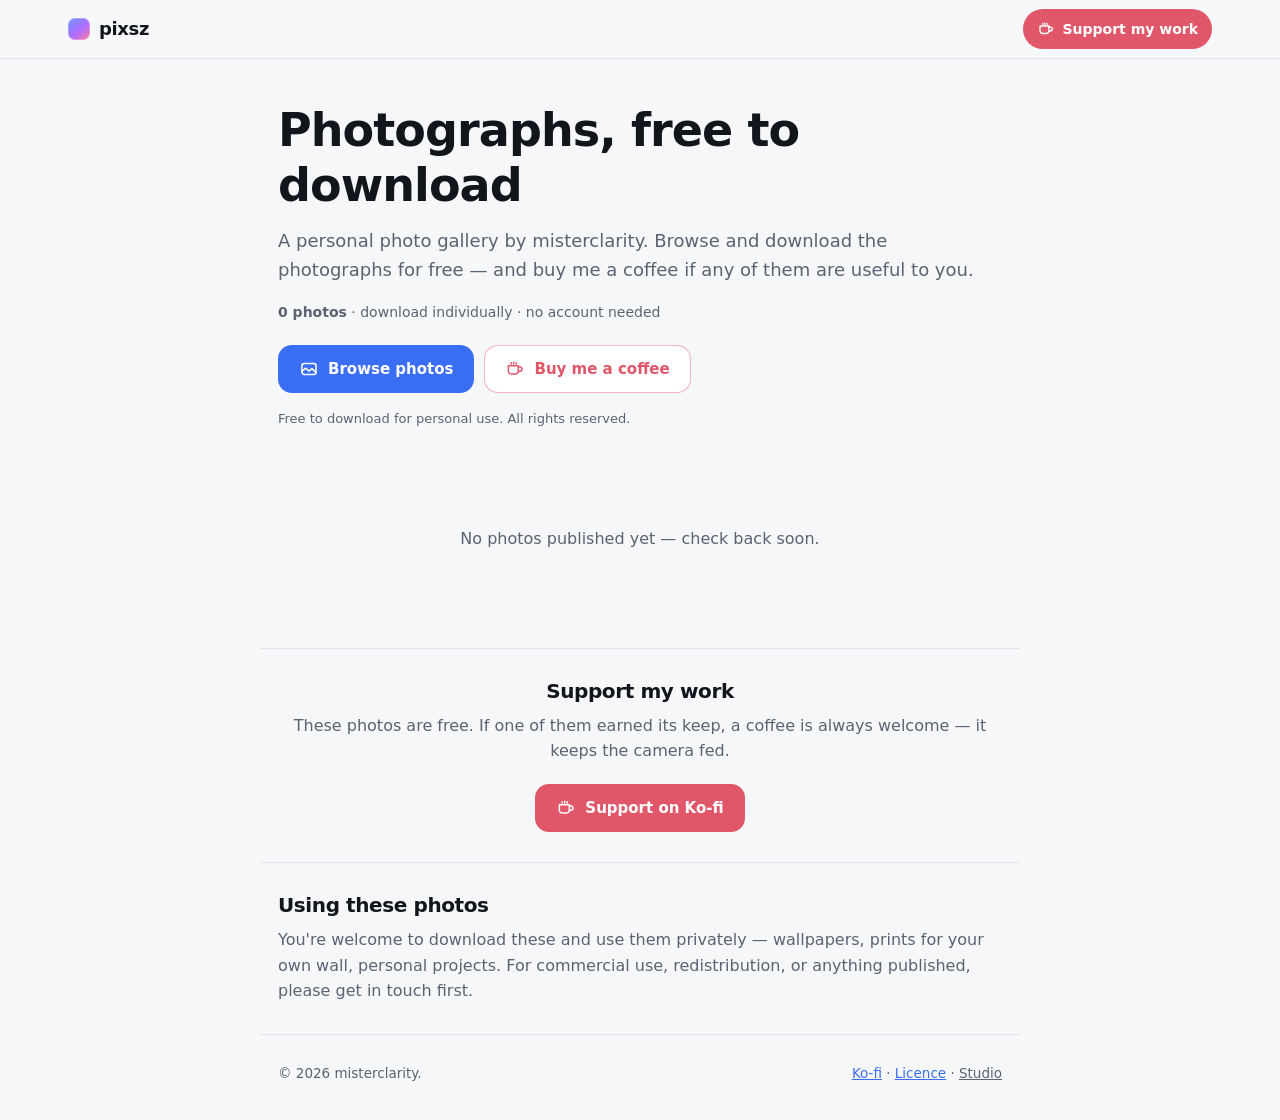
==== commit e1a39f3e: "Link the studio from the gallery footer Splitting the site left the uploader unreachable: the root b" ====
--- a/index.html
+++ b/index.html
@@ -109,23 +109,33 @@
   <p>© 2026 misterclarity.</p>
   <p class="foot-links">
     <!--KOFI--><a href="https://ko-fi.com/misterclarity" target="_blank" rel="noopener noreferrer">Ko-fi</a> · <!--/KOFI-->
-    <a href="#licence">Licence</a>
+    <a href="#licence">Licence</a><!--STUDIO--> ·
+    <a class="foot-studio" href="./studio.html" rel="nofollow">Studio</a><!--/STUDIO-->
   </p>
 </footer>
 
 <!-- Viewer -->
 <div class="viewer" id="viewer" hidden role="dialog" aria-modal="true" aria-label="Photo viewer">
   <figure class="viewer-stage">
-    <img id="viewerImg" alt="">
+    <!-- Sources are filled in per photo so the viewer picks a screen-sized
+         variant rather than always pulling the largest one. -->
+    <picture>
+      <source id="viewerWebp" type="image/webp" sizes="100vw">
+      <source id="viewerJpeg" type="image/jpeg" sizes="100vw">
+      <img id="viewerImg" alt="">
+    </picture>
   </figure>
   <div class="viewer-bar viewer-top">
     <button type="button" class="vbtn" id="viewerClose" aria-label="Close viewer">
       <svg viewBox="0 0 24 24" aria-hidden="true"><path d="M6 6l12 12M18 6L6 18"/></svg>
     </button>
     <span class="viewer-count" id="viewerCount"></span>
-    <a class="vbtn" id="viewerDownload" download aria-label="Download this photo">
+    <a class="vbtn" id="viewerDownload" download aria-label="Download the web-size version">
       <svg viewBox="0 0 24 24" aria-hidden="true"><path d="M12 4v11m0 0-3.5-3.5M12 15l3.5-3.5"/><path d="M5 17v1.5A1.5 1.5 0 0 0 6.5 20h11a1.5 1.5 0 0 0 1.5-1.5V17"/></svg>
     </a>
+    <button type="button" class="vbtn" id="viewerFull" aria-label="Get the full-resolution file">
+      <svg viewBox="0 0 24 24" aria-hidden="true"><path d="M9 4H4v5M15 20h5v-5M20 9V4h-5M4 15v5h5"/></svg>
+    </button>
   </div>
   <button type="button" class="vnav prev" id="viewerPrev" aria-label="Previous photo">
     <svg viewBox="0 0 24 24" aria-hidden="true"><path d="M15 5 8 12l7 7"/></svg>
@@ -138,9 +148,33 @@
   </div>
 </div>
 
+<!-- Supporter prompt. Not a paywall: the bypass is a full-weight button, the
+     copy says the download works either way, and the URL is in the markup. -->
+<div class="gate-scrim" id="gateScrim" hidden></div>
+<div class="gate" id="gate" hidden role="dialog" aria-modal="true" aria-labelledby="gateTitle"
+     data-enabled="1">
+  <h2 id="gateTitle">Full resolution</h2>
+  <p class="gate-body">The web-size version is free and downloads straight away. If the full-size file is worth something to you, a coffee helps keep this going.</p>
+  <p class="gate-file" id="gateFile"></p>
+  <div class="gate-actions">
+    <a class="btn primary gate-support" id="gateSupport" href="https://ko-fi.com/misterclarity" target="_blank" rel="noopener noreferrer">
+      <svg viewBox="0 0 24 24" aria-hidden="true"><path d="M4 8h12v6a4 4 0 0 1-4 4H8a4 4 0 0 1-4-4V8Z"/><path d="M16 9.5h1.8a2.6 2.6 0 0 1 0 5.2H16"/><path d="M7.5 4.5v1.6M10.5 4v2.1M13.5 4.5v1.6"/></svg>
+      <span>Buy me a coffee</span>
+    </a>
+    <a class="btn" id="gateBypass" download>
+      <svg viewBox="0 0 24 24" aria-hidden="true"><path d="M12 4v11m0 0-3.5-3.5M12 15l3.5-3.5"/><path d="M5 17v1.5A1.5 1.5 0 0 0 6.5 20h11a1.5 1.5 0 0 0 1.5-1.5V17"/></svg>
+      <span>Download full resolution</span>
+    </a>
+  </div>
+  <p class="gate-note">Honesty box — nothing is checked, and the download works either way.</p>
+  <button type="button" class="gate-close" id="gateClose" aria-label="Close">
+    <svg viewBox="0 0 24 24" aria-hidden="true"><path d="M6 6l12 12M18 6L6 18"/></svg>
+  </button>
+</div>
+
 <div class="toast" id="toast" role="status" aria-live="polite" hidden></div>
 
 <script type="module" src="./js/gallery.js"></script>
-<!-- built 2026-08-08T10:26:16.842Z -->
+<!-- built 2026-08-08T15:18:05.487Z -->
 </body>
 </html>
--- a/css/gallery.css
+++ b/css/gallery.css
@@ -193,6 +193,12 @@
 
 .gallery-empty { grid-column: 1 / -1; text-align: center; color: var(--fg-dim); padding: 40px 0; }
 
+/* No content-visibility here on purpose. It was measured at 66 photos on a
+   4x-throttled phone profile and made no difference (2403ms vs 2407ms of scroll
+   work, zero long tasks either way) — loading="lazy" already defers the
+   expensive part — while its size estimates made the scroll height wrong for
+   tiles that had never been rendered. Past a few hundred photos the answer is
+   pagination, not this. */
 .shot { margin: 0; min-width: 0; }
 
 .shot-link {
@@ -203,11 +209,14 @@
   line-height: 0;
 }
 
+/* The blur-up placeholder is painted as the link's background by the build.
+   Scaling a 16px JPEG to tile size is the blur — no filter needed, so there's
+   no compositing cost while scrolling. */
 .shot-link img {
   width: 100%;
   height: auto;
   display: block;
-  transition: transform .35s cubic-bezier(.22, 1, .36, 1);
+  transition: transform .35s cubic-bezier(.22, 1, .36, 1), opacity .3s ease;
   /* Suppresses the iOS long-press "Save Image" sheet and the desktop drag
      ghost. Friction only — see the note in js/gallery.js. */
   -webkit-touch-callout: none;
@@ -215,6 +224,11 @@
   -webkit-user-select: none;
   user-select: none;
 }
+
+/* Only fade when JS is present to add .lit — without it the image must be
+   visible immediately, since the page has to work with no script at all. */
+.js .shot-link img { opacity: 0; }
+.js .shot-link img.lit { opacity: 1; }
 
 @media (hover: hover) {
   .shot-link:hover img { transform: scale(1.02); }
@@ -395,3 +409,71 @@
 /* Ko-fi keeps its brand colour as a secondary action: the photos are what the
    page is for, and the ask reads better after the work than in front of it. */
 .kofi-cta { color: var(--kofi); border-color: color-mix(in srgb, var(--kofi) 45%, transparent); }
+
+/* ---------- supporter prompt ---------- */
+
+.gate-scrim {
+  position: fixed;
+  inset: 0;
+  z-index: 90;
+  background: rgba(0, 0, 0, .5);
+}
+
+.gate {
+  position: fixed;
+  z-index: 91;
+  left: 0; right: 0; bottom: 0;
+  padding: 26px max(20px, var(--safe-r)) calc(24px + var(--safe-b)) max(20px, var(--safe-l));
+  background: var(--bg-elev);
+  border-radius: 20px 20px 0 0;
+  box-shadow: 0 -8px 40px rgba(0, 0, 0, .4);
+  animation: gate-in .24s cubic-bezier(.22, 1, .36, 1);
+}
+
+@keyframes gate-in { from { transform: translateY(100%); } }
+
+@media (min-width: 620px) {
+  .gate {
+    left: 50%;
+    right: auto;
+    bottom: auto;
+    top: 50%;
+    width: 460px;
+    transform: translate(-50%, -50%);
+    border-radius: 18px;
+    animation: none;
+  }
+}
+
+.gate h2 { font-size: 20px; padding-right: 32px; }
+.gate-body { color: var(--fg-dim); font-size: 14.5px; margin: 10px 0 0; }
+.gate-file { font-size: 13.5px; font-weight: 600; margin: 14px 0 0; overflow-wrap: anywhere; }
+
+/* Both actions are the same size on purpose. The bypass is a real choice, not a
+   grudging one — see the note in js/gallery.js. */
+.gate-actions { display: flex; flex-wrap: wrap; gap: 10px; margin-top: 18px; }
+.gate-actions .btn { flex: 1 1 190px; }
+.gate-actions .gate-support { background: var(--kofi); color: #fff; border-color: transparent; }
+
+.gate-note { color: var(--fg-dim); font-size: 12.5px; margin: 14px 0 0; }
+
+.gate-close {
+  position: absolute;
+  top: 14px;
+  right: 14px;
+  width: 36px; height: 36px;
+  display: grid;
+  place-items: center;
+  border: 0;
+  border-radius: 10px;
+  background: transparent;
+  color: var(--fg-dim);
+  cursor: pointer;
+  touch-action: manipulation;
+}
+
+.gate-close:active { background: var(--bg-sunken); }
+
+/* Owner's way back to the uploader. Muted rather than hidden — see the note in
+   tools/build-gallery.mjs about why the URL isn't the thing protecting it. */
+.foot-studio { color: var(--fg-dim); }
